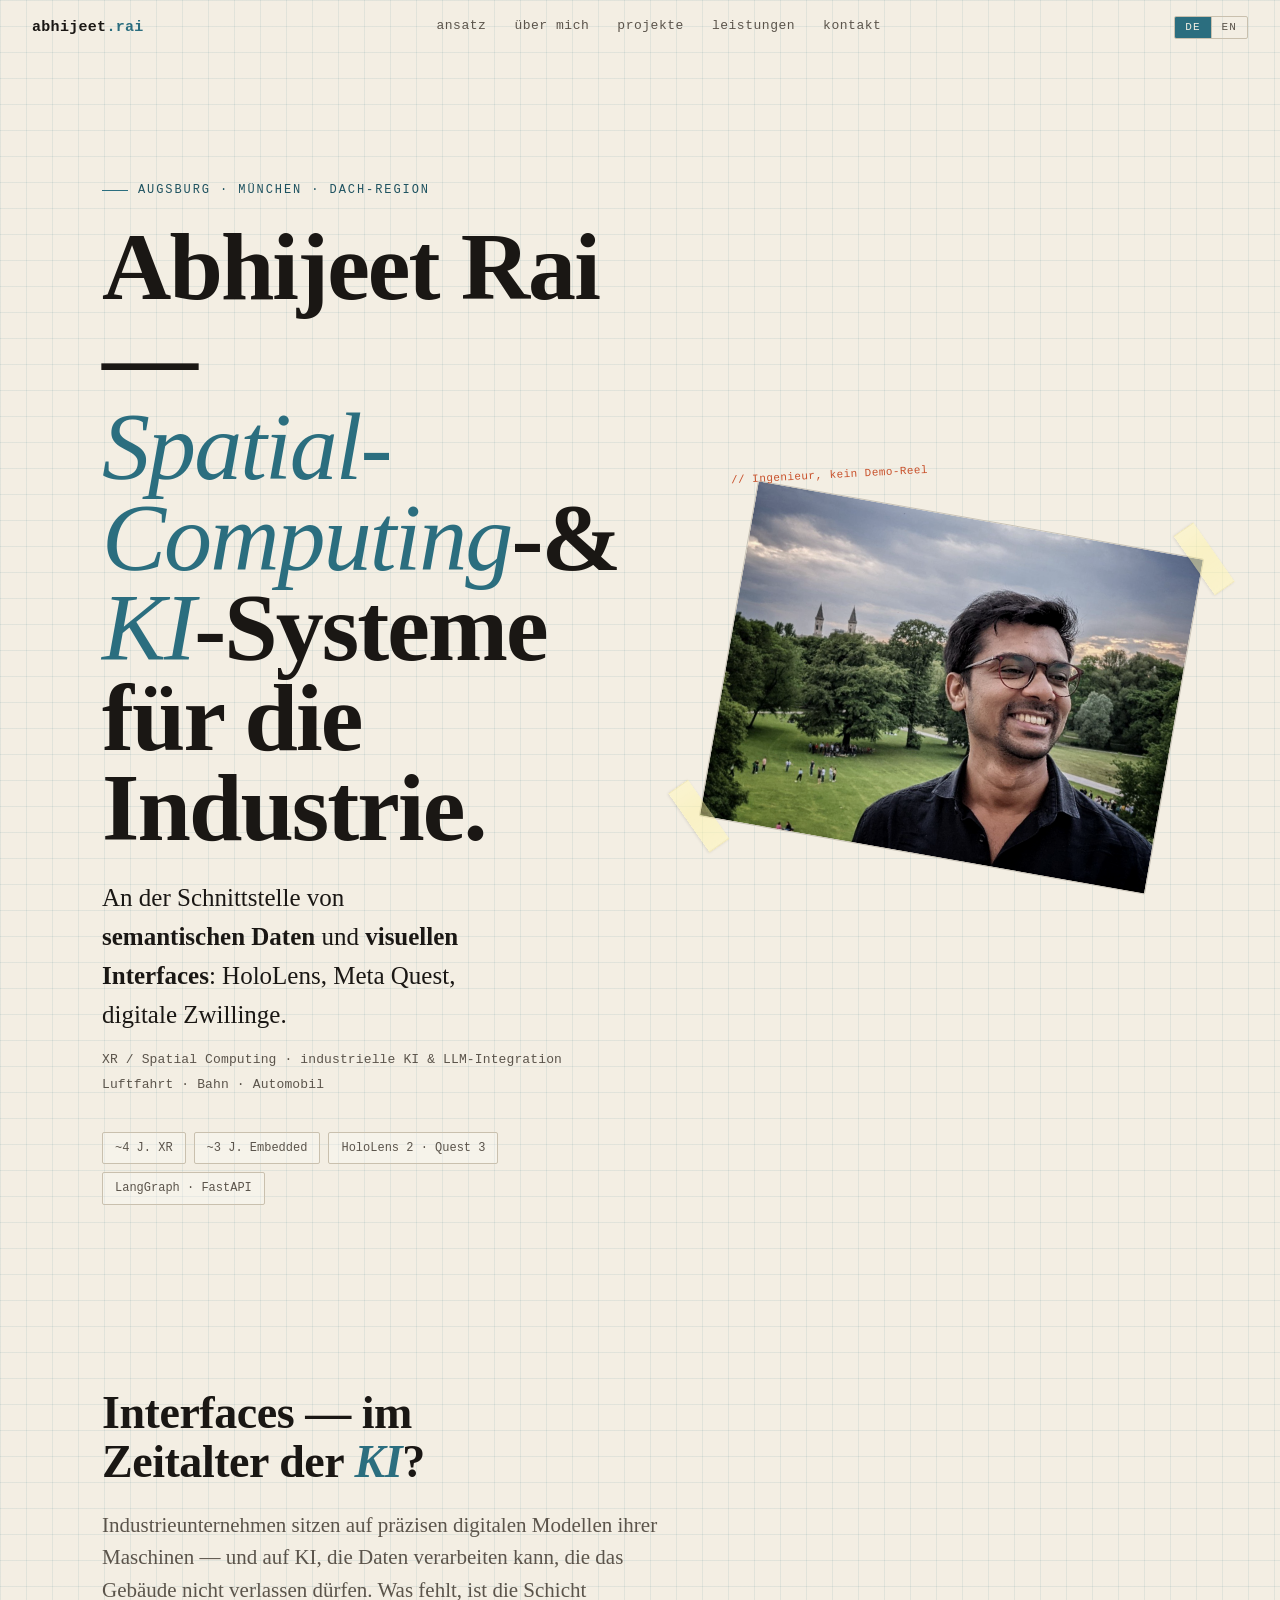
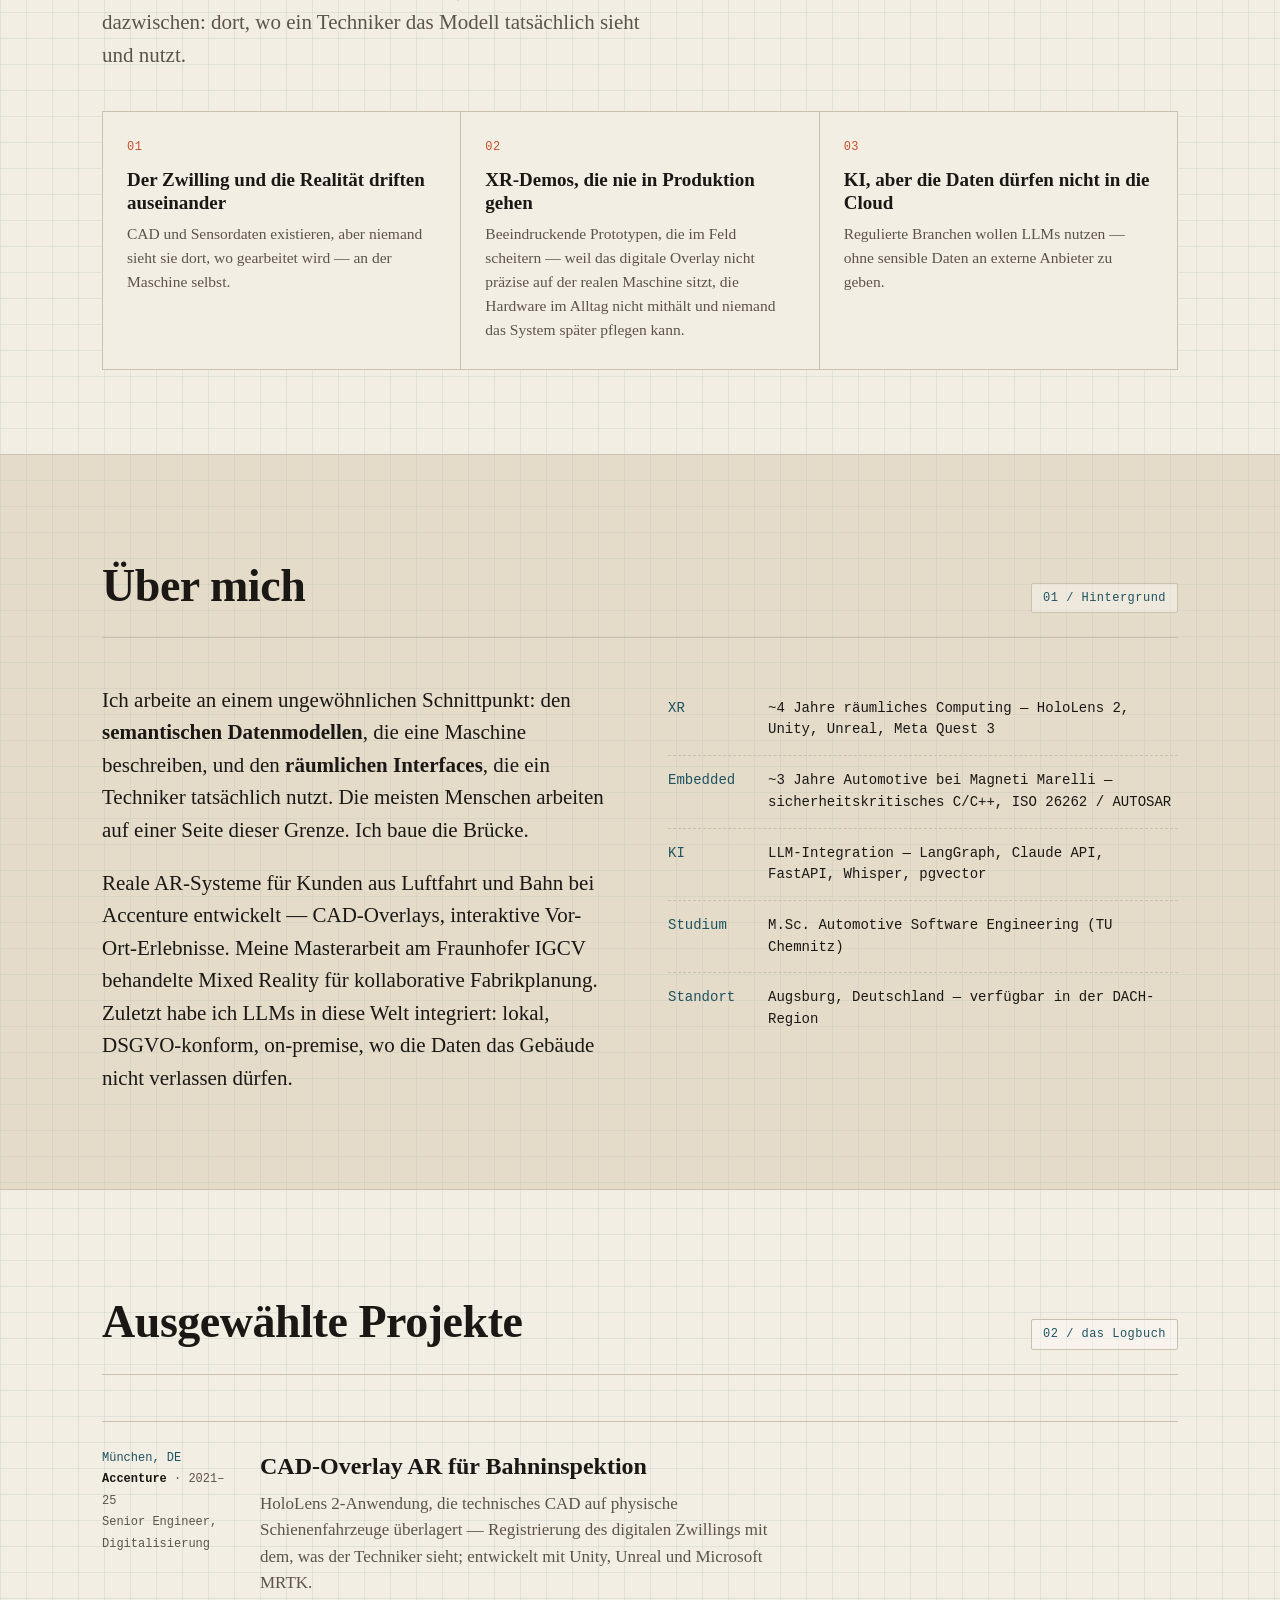
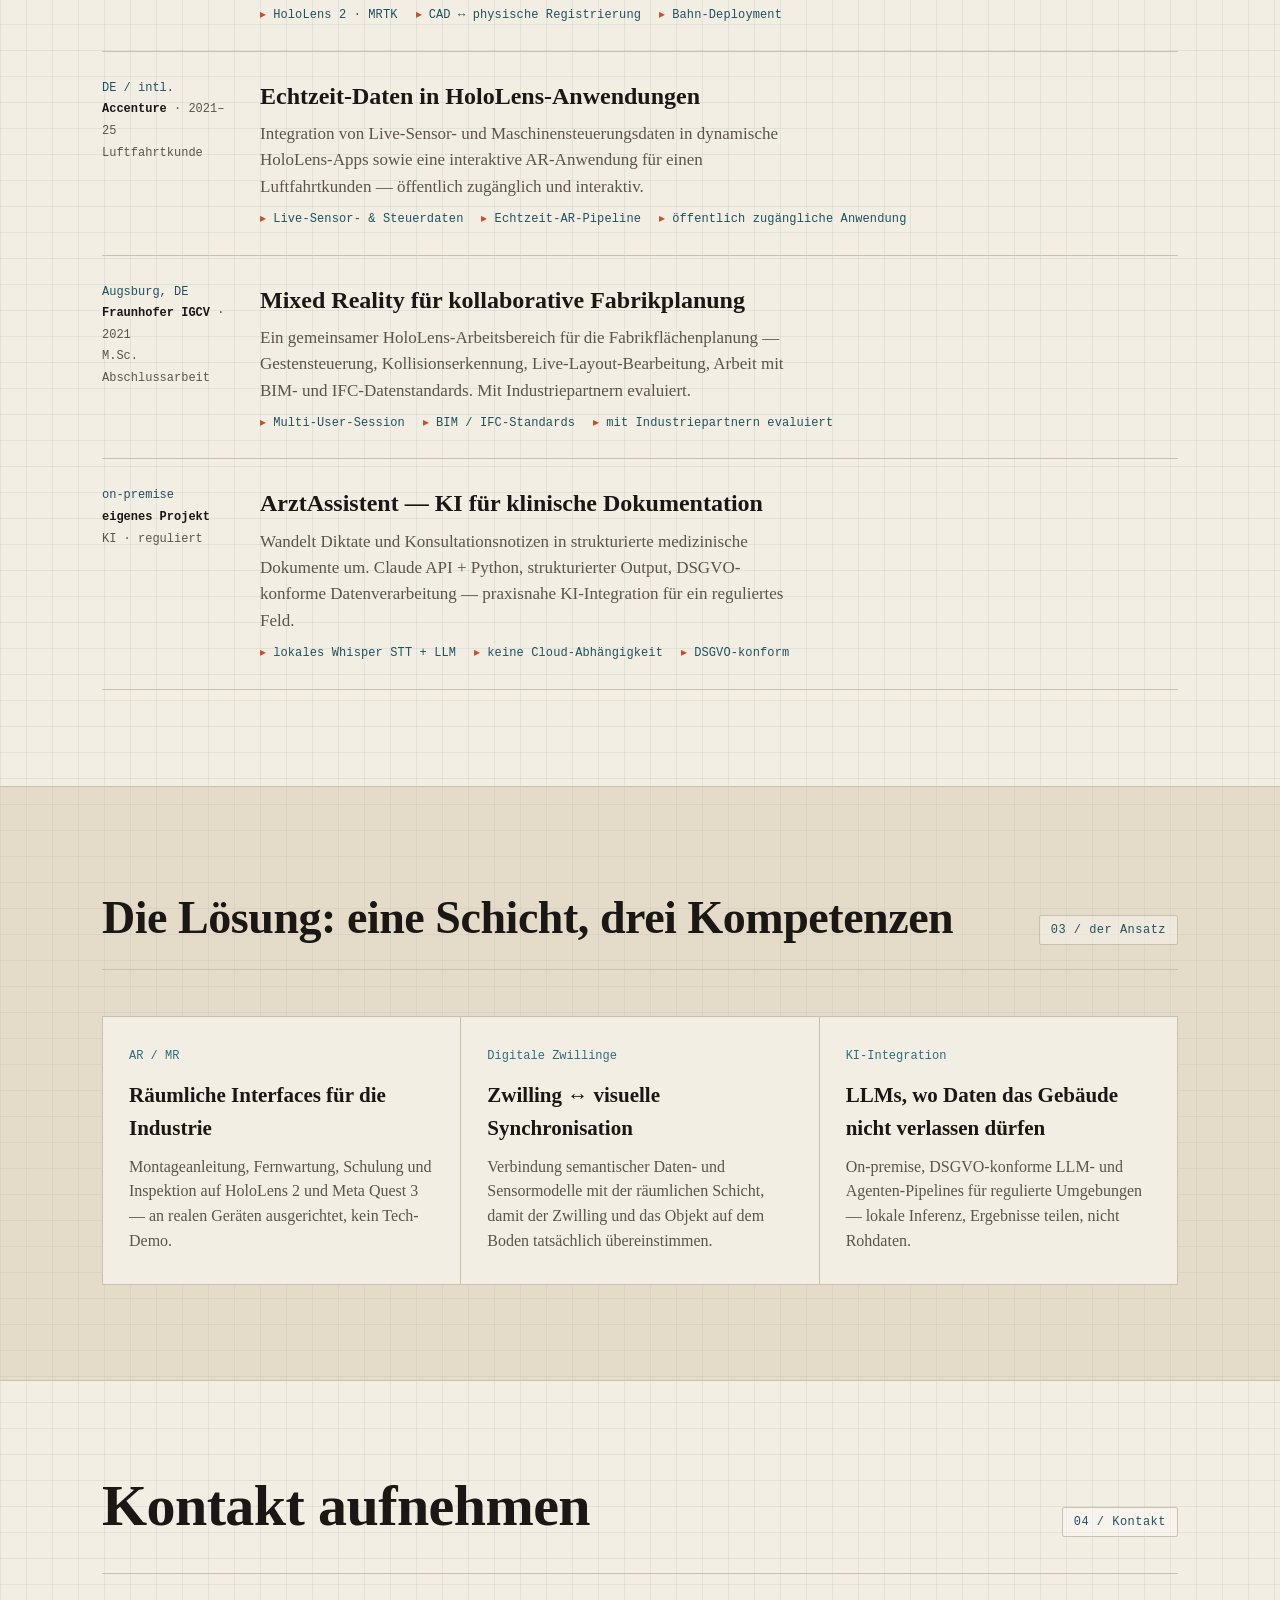
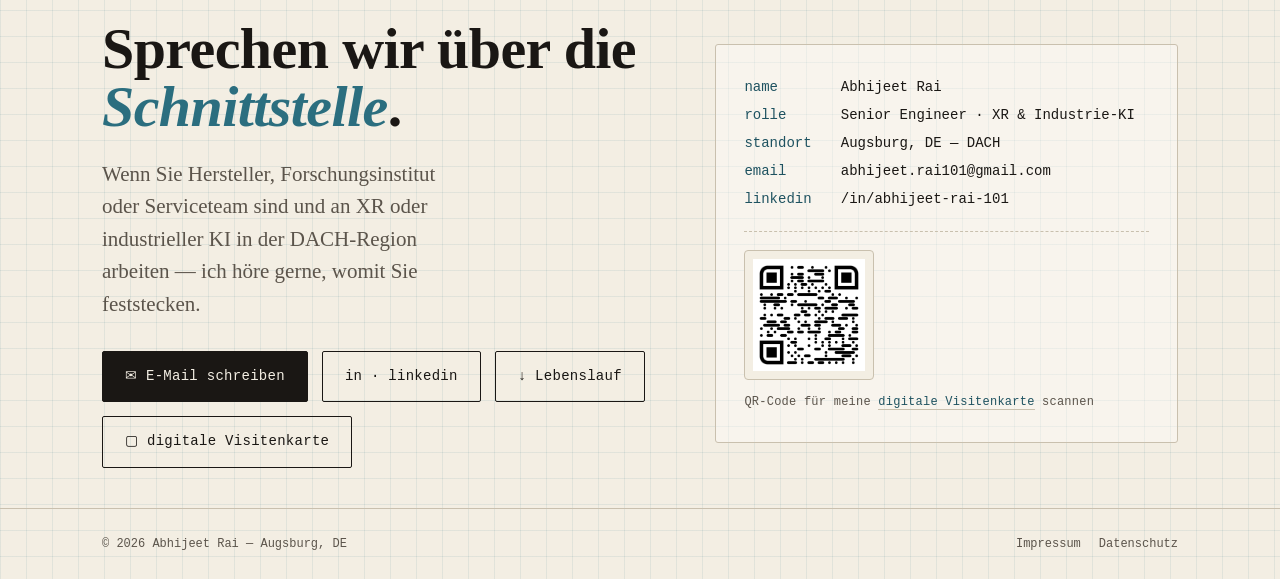
==== index.html @ c450c379 "Tilt and stick photo" ====
﻿<!DOCTYPE html>
<html lang="de">
<head>
<meta charset="UTF-8">
<meta name="viewport" content="width=device-width, initial-scale=1.0">

<!--=============== FAVICON ===============-->
<link rel="shortcut icon" href="assets/img/favicon.png" type="image/x-icon">

<title>Abhijeet Rai — XR, Digitale Zwillinge &amp; KI für die Industrie</title>
<meta name="description" content="Software-Ingenieur, der AR/VR- und KI-Systeme für industrielle und regulierte Umgebungen entwickelt. Luftfahrt, Bahn, Automobil, Medizintechnik.">
<link rel="stylesheet" href="assets/fonts.css">
<style>
/* ───────────── Tokens ───────────── */
:root{
  --paper:#F3EEE3;
  --paper-2:#EBE4D6;
  --ink:#1A1714;
  --ink-soft:#5B544B;
  --cyan:#2B6E7F;
  --cyan-deep:#1E5260;
  --orange:#C8502A;
  --grid:rgba(43,110,127,0.09);
  --rule:#C9C0AE;
  --band-tint:rgba(199,184,150,0.34);
  --display:'Fraunces',Georgia,serif;
  --body:'Newsreader',Georgia,serif;
  --mono:'JetBrains Mono',ui-monospace,monospace;
}
*,*::before,*::after{box-sizing:border-box;margin:0;padding:0;}
html{scroll-behavior:smooth;}
body{
  font-family:var(--body);
  color:var(--ink);
  background-color:var(--paper);
  background-image:
    linear-gradient(var(--grid) 1px,transparent 1px),
    linear-gradient(90deg,var(--grid) 1px,transparent 1px);
  background-size:26px 26px;
  font-size:19px;
  line-height:1.55;
  -webkit-font-smoothing:antialiased;
  overflow-x:hidden;
}
a{color:inherit;text-decoration:none;}
img{max-width:100%;display:block;}
::selection{background:var(--orange);color:var(--paper);}

.wrap{max-width:1140px;margin:0 auto;padding-left:32px;padding-right:32px;}
.band{position:relative;}
.band::before{
  content:"";position:absolute;inset:0;z-index:-1;
  background:var(--band-tint);
  border-top:1px solid var(--rule);
  border-bottom:1px solid var(--rule);
}
.mono{font-family:var(--mono);}
.eyebrow{
  font-family:var(--mono);font-size:12px;letter-spacing:.16em;
  text-transform:uppercase;color:var(--cyan-deep);
  display:inline-flex;align-items:center;gap:10px;
}
.eyebrow::before{content:"";width:26px;height:1px;background:var(--cyan);}

/* ───────────── Nav ───────────── */
nav{
  position:fixed;top:0;left:0;right:0;z-index:100;
  display:flex;align-items:center;justify-content:space-between;
  padding:16px 32px;
  border-bottom:1px solid transparent;
  transition:background .25s,border-color .25s;
}
nav.scrolled{background:rgba(243,238,227,.92);border-bottom:1px solid var(--rule);}
.nav-logo{font-family:var(--mono);font-weight:700;font-size:15px;letter-spacing:.02em;}
.nav-logo span{color:var(--cyan);}
.nav-links{display:flex;gap:28px;font-family:var(--mono);font-size:13px;letter-spacing:.04em;}
.nav-links a{position:relative;padding-bottom:3px;color:var(--ink-soft);transition:color .2s;}
.nav-links a:hover{color:var(--ink);}
.nav-links a::after{content:"";position:absolute;left:0;bottom:0;width:0;height:1px;background:var(--orange);transition:width .25s;}
.nav-links a:hover::after{width:100%;}
.nav-toggle{display:none;font-family:var(--mono);font-size:22px;background:none;border:none;cursor:pointer;color:var(--cyan);}

/* ───────────── Language Switch ───────────── */
.nav-right{display:flex;align-items:center;gap:14px;}
.lang-switch{
  display:inline-flex;align-items:stretch;
  border:1px solid var(--rule);border-radius:2px;overflow:hidden;
}
.lang-btn{
  background:transparent;border:none;
  padding:5px 10px;cursor:pointer;
  color:var(--ink-soft);
  font-family:var(--mono);font-size:11px;letter-spacing:.1em;
  transition:background .2s,color .2s;line-height:1;
}
.lang-btn+.lang-btn{border-left:1px solid var(--rule);}
.lang-btn.active{background:var(--cyan);color:var(--paper);}
.lang-btn:hover:not(.active){background:rgba(43,110,127,.1);color:var(--cyan-deep);}

/* ───────────── Hero ───────────── */
header.hero{padding:170px 32px 100px;position:relative;max-width:1140px;margin:0 auto;}
.hero-grid{display:grid;grid-template-columns:1.25fr 1fr;gap:56px;align-items:center;}
.hero-loc{margin-bottom:22px;}
.hero h1{
  font-family:var(--display);
  font-weight:600;
  font-size:clamp(48px,7.5vw,104px);
  line-height:.94;
  letter-spacing:-.02em;
  margin-bottom:26px;
}
.hero h1 em{font-style:italic;color:var(--cyan);font-weight:500;}
.hero-lede{font-size:clamp(20px,2.4vw,25px);max-width:30ch;color:var(--ink);margin-bottom:14px;}
.hero-lede b{font-weight:600;}
.hero-sub{font-family:var(--mono);font-size:13px;color:var(--ink-soft);line-height:1.9;letter-spacing:.01em;}
.hero-portrait{position:relative;}
.hero-portrait img{
  width:100%;border-radius:2px;
  filter:grayscale(.35) contrast(1.03);
  border:1px solid var(--rule);
  display:block;
}
.photo-pin{
  position:relative;
  width:100%;
  transform:rotate(10deg);
  transform-origin:center center;
}
.photo-pin::before,
.photo-pin::after{
  content:'';
  position:absolute;
  width:72px;
  height:24px;
  background:rgba(255,244,162,.46);
  background-image:linear-gradient(90deg,rgba(255,255,255,.18),rgba(255,255,255,0) 40%,rgba(255,255,255,.12));
  transform:rotate(45deg);
  transform-origin:center center;
  z-index:5;
  border-left:1px solid rgba(200,180,100,.16);
  border-right:1px solid rgba(200,180,100,.16);
  box-shadow:0 1px 3px rgba(0,0,0,.10);
}
.photo-pin::before{
  /* top-right corner */
  top:-12px;
  right:-36px;
}
.photo-pin::after{
  /* bottom-left corner */
  bottom:-12px;
  left:-36px;
}
.annot{position:absolute;z-index:4;font-family:var(--mono);font-size:11px;color:var(--orange);letter-spacing:.04em;white-space:nowrap;}
.annot.tl{top:-50px;left:6px;transform:rotate(-3deg);}
.annot svg{position:absolute;overflow:visible;pointer-events:none;}
.hero-callouts{display:flex;gap:8px;margin-top:34px;flex-wrap:wrap;}
.tag{font-family:var(--mono);font-size:12px;padding:6px 12px;border:1px solid var(--rule);border-radius:2px;color:var(--ink-soft);background:rgba(255,255,255,.25);}

/* ───────────── Section frame ───────────── */
section{padding:96px 0;}
.sec-head{display:flex;align-items:baseline;justify-content:space-between;margin-bottom:46px;border-bottom:1px solid var(--rule);padding-bottom:16px;}
.sec-head h2{font-family:var(--display);font-weight:600;font-size:clamp(30px,4vw,46px);letter-spacing:-.01em;}
.sec-head .idx{
  font-family:var(--mono);font-size:12px;color:var(--cyan-deep);
  letter-spacing:.04em;padding:5px 11px;border:1px solid var(--rule);
  border-radius:2px;background:rgba(255,255,255,.35);white-space:nowrap;
}

/* ───────────── About ───────────── */
.about-grid{display:grid;grid-template-columns:1fr 1fr;gap:56px;}
.about-grid p{font-size:21px;margin-bottom:20px;}
.about-grid p:last-child{margin-bottom:0;}
.cred-list{list-style:none;font-family:var(--mono);font-size:14px;}
.cred-list li{display:grid;grid-template-columns:84px 1fr;gap:16px;padding:14px 0;border-bottom:1px dashed var(--rule);}
.cred-list li span{color:var(--cyan-deep);}
.cred-list li:last-child{border-bottom:none;}

/* ───────────── Work / logbook entries ───────────── */
.logbook{display:flex;flex-direction:column;}
.entry{
  display:grid;grid-template-columns:130px 1fr auto;gap:28px;align-items:start;
  padding:26px 0;border-top:1px solid var(--rule);transition:background .2s;
}
.logbook .entry:last-child{border-bottom:1px solid var(--rule);}
.entry:hover{background:rgba(43,110,127,.05);}
.entry-meta{font-family:var(--mono);font-size:12px;color:var(--ink-soft);line-height:1.8;}
.entry-meta .loc{color:var(--cyan-deep);display:block;}
.entry-meta .org{color:var(--ink);font-weight:700;}
.entry-body h3{font-family:var(--display);font-weight:600;font-size:24px;margin-bottom:6px;}
.entry-body p{font-size:17px;color:var(--ink-soft);max-width:62ch;}
.entry-impact{
  font-family:var(--mono);font-size:12px;color:var(--cyan-deep);
  letter-spacing:.01em;margin-top:10px;display:flex;flex-wrap:wrap;gap:8px 18px;
}
.entry-impact span{display:inline-flex;align-items:center;gap:7px;}
.entry-impact span::before{content:"▸";color:var(--orange);}
.entry-status{font-family:var(--mono);font-size:11px;letter-spacing:.08em;text-transform:uppercase;padding:5px 10px;border-radius:2px;white-space:nowrap;}
.st-live{color:var(--orange);border:1px solid var(--orange);}
.st-wip{color:var(--ink-soft);border:1px dashed var(--rule);}
.entry.has-link{cursor:pointer;}
.entry.has-link .entry-body h3::after{content:" ↗";color:var(--cyan);font-family:var(--mono);font-size:16px;}

/* ───────────── Services ───────────── */
.svc-grid{display:grid;grid-template-columns:repeat(3,1fr);gap:1px;background:var(--rule);border:1px solid var(--rule);}
.svc{background:var(--paper);padding:30px 26px;}
.svc .n{font-family:var(--mono);font-size:12px;color:var(--cyan);}
.svc h3{font-family:var(--display);font-weight:600;font-size:21px;margin:14px 0 10px;}
.svc p{font-size:16px;color:var(--ink-soft);}

/* ───────────── Contact ───────────── */
.contact{padding-bottom:40px;}
.contact-grid{display:grid;grid-template-columns:1.1fr .9fr;gap:48px;align-items:center;}
.contact h2{font-family:var(--display);font-weight:600;font-size:clamp(34px,5vw,58px);line-height:1;margin-bottom:22px;letter-spacing:-.01em;}
.contact h2 em{font-style:italic;color:var(--cyan);}
.contact-lede{font-size:21px;color:var(--ink-soft);max-width:34ch;margin-bottom:30px;}
.contact-actions{display:flex;gap:14px;flex-wrap:wrap;}
.btn{
  font-family:var(--mono);font-size:14px;letter-spacing:.02em;
  padding:14px 22px;border-radius:2px;border:1px solid var(--ink);
  display:inline-flex;align-items:center;gap:9px;transition:all .2s;
}
.btn-primary{background:var(--ink);color:var(--paper);}
.btn-primary:hover{background:var(--cyan-deep);border-color:var(--cyan-deep);}
.btn-ghost:hover{background:var(--ink);color:var(--paper);}
.card-block{
  border:1px solid var(--rule);background:rgba(255,255,255,.35);
  border-radius:3px;padding:28px;font-family:var(--mono);font-size:14px;line-height:2;
}
.card-block .k{color:var(--cyan-deep);display:inline-block;width:88px;}
.card-block a:hover{color:var(--orange);}
.card-qr{display:flex;flex-direction:column;align-items:flex-start;gap:10px;margin-top:18px;padding-top:18px;border-top:1px dashed var(--rule);}
.card-qr img{width:130px;height:130px;border:1px solid var(--rule);border-radius:4px;background:var(--paper);padding:8px;}
.card-qr-cap{font-family:var(--mono);font-size:12px;color:var(--ink-soft);letter-spacing:.02em;}
.card-qr-cap a{color:var(--cyan-deep);border-bottom:1px solid var(--rule);}
.card-qr-cap a:hover{color:var(--orange);}

footer{border-top:1px solid var(--rule);padding:26px 0;}
.foot{display:flex;justify-content:space-between;font-family:var(--mono);font-size:12px;color:var(--ink-soft);flex-wrap:wrap;gap:10px;}

/* ───────────── Challenge (narrative opener) ───────────── */
.challenge{padding-top:84px;padding-bottom:84px;}
.challenge .lead-q{
  font-family:var(--display);font-weight:600;
  font-size:clamp(28px,4vw,46px);line-height:1.06;letter-spacing:-.01em;
  max-width:20ch;margin-bottom:22px;
}
.challenge .lead-q em{font-style:italic;color:var(--cyan);}
.challenge .lead-sub{font-size:21px;color:var(--ink-soft);max-width:54ch;margin-bottom:40px;}
.pain-grid{display:grid;grid-template-columns:repeat(3,1fr);gap:1px;background:var(--rule);border:1px solid var(--rule);}
.pain{background:var(--paper);padding:26px 24px;}
.pain .pn{font-family:var(--mono);font-size:12px;color:var(--orange);letter-spacing:.04em;}
.pain h3{font-family:var(--display);font-weight:600;font-size:19px;margin:12px 0 8px;line-height:1.2;}
.pain p{font-size:15.5px;color:var(--ink-soft);}
@media(max-width:860px){.pain-grid{grid-template-columns:1fr;}}

/* reveal */
.reveal{opacity:0;transform:translateY(16px);transition:opacity .6s ease,transform .6s ease;}
.reveal.in{opacity:1;transform:none;}
@media (prefers-reduced-motion:reduce){.reveal{opacity:1;transform:none;transition:none;}}

/* ───────────── Responsive ───────────── */
@media(max-width:860px){
  .nav-links{position:fixed;inset:0 0 0 auto;width:74%;max-width:320px;background:var(--paper-2);
    flex-direction:column;justify-content:center;padding:40px;gap:22px;font-size:16px;
    transform:translateX(100%);transition:transform .3s;border-left:1px solid var(--rule);}
  .nav-links.open{transform:none;}
  .nav-toggle{display:block;z-index:101;}
  .hero-grid,.about-grid,.contact-grid{grid-template-columns:1fr;}
  .hero-portrait{max-width:300px;margin-top:28px;margin-left:auto;margin-right:auto;}
  .svc-grid{grid-template-columns:1fr;}
  .entry{grid-template-columns:1fr;gap:8px;}
  .entry-status{justify-self:start;}
  body{font-size:18px;background-size:22px 22px;}
}
@media(max-width:600px){
  .wrap{padding-left:22px;padding-right:22px;}
  nav{padding:16px 22px;}
  header.hero{padding:128px 22px 64px;}
  .hero h1{font-size:clamp(40px,11vw,60px);letter-spacing:-.01em;line-height:1.0;}
  .hero-lede{font-size:20px;}
  section{padding:64px 0;}
  .sec-head{flex-direction:column;align-items:flex-start;gap:12px;}
  .about-grid{gap:36px;}
  .about-grid p{font-size:19px;}
}
</style>
</head>
<body>

<nav id="nav">
  <a class="nav-logo" href="#top">abhijeet<span>.rai</span></a>
  <div class="nav-links" id="navlinks">
    <a href="#challenge" data-i18n="nav-challenge">ansatz</a>
    <a href="#about" data-i18n="nav-about">über mich</a>
    <a href="#work" data-i18n="nav-work">projekte</a>
    <a href="#services" data-i18n="nav-services">leistungen</a>
    <a href="#contact" data-i18n="nav-contact">kontakt</a>
  </div>
  <div class="nav-right">
    <div class="lang-switch" id="langSwitch">
      <button class="lang-btn active" data-lang="de" aria-label="Deutsch">DE</button>
      <button class="lang-btn" data-lang="en" aria-label="English">EN</button>
    </div>
    <button class="nav-toggle" id="navtoggle" aria-label="Menü">≡</button>
  </div>
</nav>

<header class="hero wrap" id="top">
  <div class="hero-grid">
    <div>
      <div class="eyebrow hero-loc" data-i18n="hero-loc">Augsburg · München · DACH-Region</div>
      <h1 data-i18n="hero-h1">Abhijeet&nbsp;Rai —<br><em>Spatial-Computing</em>-&amp; <em>KI</em>-Systeme für die Industrie.</h1>
      <p class="hero-lede" data-i18n="hero-lede">An der Schnittstelle von <b>semantischen Daten</b> und <b>visuellen Interfaces</b>: HoloLens, Meta Quest, digitale Zwillinge.</p>
      <p class="hero-sub" data-i18n="hero-sub">XR / Spatial Computing · industrielle KI &amp; LLM-Integration<br>Luftfahrt · Bahn · Automobil</p>
      <div class="hero-callouts">
        <span class="tag" data-i18n="tag-xr">~4 J. XR</span>
        <span class="tag" data-i18n="tag-emb">~3 J. Embedded</span>
        <span class="tag">HoloLens 2 · Quest 3</span>
        <span class="tag">LangGraph · FastAPI</span>
      </div>
    </div>
    <div class="hero-portrait reveal">
      <span class="annot tl" data-i18n="hero-annot">// Ingenieur, kein Demo-Reel</span>
      <div class="photo-pin">
        <img src="assets/img/portrait.jpg" alt="Abhijeet Rai">
      </div>
    </div>
  </div>
</header>

<main>
<section id="challenge" class="wrap challenge">
  <h2 class="lead-q" data-i18n="ch-q">Interfaces — im Zeitalter der <em>KI</em>?</h2>
  <p class="lead-sub" data-i18n="ch-sub">Industrieunternehmen sitzen auf präzisen digitalen Modellen ihrer Maschinen — und auf KI, die Daten verarbeiten kann, die das Gebäude nicht verlassen dürfen. Was fehlt, ist die Schicht dazwischen: dort, wo ein Techniker das Modell tatsächlich sieht und nutzt.</p>
  <div class="pain-grid">
    <div class="pain reveal">
      <div class="pn">01</div>
      <h3 data-i18n="pain1-h3">Der Zwilling und die Realität driften auseinander</h3>
      <p data-i18n="pain1-p">CAD und Sensordaten existieren, aber niemand sieht sie dort, wo gearbeitet wird — an der Maschine selbst.</p>
    </div>
    <div class="pain reveal">
      <div class="pn">02</div>
      <h3 data-i18n="pain2-h3">XR-Demos, die nie in Produktion gehen</h3>
      <p data-i18n="pain2-p">Beeindruckende Prototypen, die im Feld scheitern — weil das digitale Overlay nicht präzise auf der realen Maschine sitzt, die Hardware im Alltag nicht mithält und niemand das System später pflegen kann.</p>
    </div>
    <div class="pain reveal">
      <div class="pn">03</div>
      <h3 data-i18n="pain3-h3">KI, aber die Daten dürfen nicht in die Cloud</h3>
      <p data-i18n="pain3-p">Regulierte Branchen wollen LLMs nutzen — ohne sensible Daten an externe Anbieter zu geben.</p>
    </div>
  </div>
</section>

<section id="about" class="band">
 <div class="wrap">
  <div class="sec-head">
    <h2 data-i18n="about-h2">Über mich</h2>
    <span class="idx" data-i18n="about-idx">01 / Hintergrund</span>
  </div>
  <div class="about-grid">
    <div>
      <p data-i18n="about-p1">Ich arbeite an einem ungewöhnlichen Schnittpunkt: den <b>semantischen Datenmodellen</b>, die eine Maschine beschreiben, und den <b>räumlichen Interfaces</b>, die ein Techniker tatsächlich nutzt. Die meisten Menschen arbeiten auf einer Seite dieser Grenze. Ich baue die Brücke.</p>
      <p class="reveal" data-i18n="about-p2">Reale AR-Systeme für Kunden aus Luftfahrt und Bahn bei Accenture entwickelt — CAD-Overlays, interaktive Vor-Ort-Erlebnisse. Meine Masterarbeit am Fraunhofer IGCV behandelte Mixed Reality für kollaborative Fabrikplanung. Zuletzt habe ich LLMs in diese Welt integriert: lokal, DSGVO-konform, on-premise, wo die Daten das Gebäude nicht verlassen dürfen.</p>
    </div>
    <ul class="cred-list reveal">
      <li><span>XR</span><div data-i18n="cred-xr">~4 Jahre räumliches Computing — HoloLens 2, Unity, Unreal, Meta Quest 3</div></li>
      <li><span>Embedded</span><div data-i18n="cred-emb">~3 Jahre Automotive bei Magneti Marelli — sicherheitskritisches C/C++, ISO 26262 / AUTOSAR</div></li>
      <li><span>KI</span><div data-i18n="cred-ai">LLM-Integration — LangGraph, Claude API, FastAPI, Whisper, pgvector</div></li>
      <li><span>Studium</span><div data-i18n="cred-edu">M.Sc. Automotive Software Engineering (TU Chemnitz)</div></li>
      <li><span>Standort</span><div data-i18n="cred-based">Augsburg, Deutschland — verfügbar in der DACH-Region</div></li>
    </ul>
  </div>
 </div>
</section>

<section id="work" class="wrap">
  <div class="sec-head">
    <h2 data-i18n="work-h2">Ausgewählte Projekte</h2>
    <span class="idx" data-i18n="work-idx">02 / das Logbuch</span>
  </div>
  <div class="logbook">
    <article class="entry reveal">
      <div class="entry-meta" data-i18n="e1-meta"><span class="loc">München, DE</span><span class="org">Accenture</span> · 2021–25<br>Senior Engineer, Digitalisierung</div>
      <div class="entry-body">
        <h3 data-i18n="e1-h3">CAD-Overlay AR für Bahninspektion</h3>
        <p data-i18n="e1-p">HoloLens 2-Anwendung, die technisches CAD auf physische Schienenfahrzeuge überlagert — Registrierung des digitalen Zwillings mit dem, was der Techniker sieht; entwickelt mit Unity, Unreal und Microsoft MRTK.</p>
        <div class="entry-impact" data-i18n="e1-impact"><span>HoloLens 2 · MRTK</span><span>CAD ↔ physische Registrierung</span><span>Bahn-Deployment</span></div>
      </div>
    </article>
    <article class="entry reveal">
      <div class="entry-meta" data-i18n="e2-meta"><span class="loc">DE / intl.</span><span class="org">Accenture</span> · 2021–25<br>Luftfahrtkunde</div>
      <div class="entry-body">
        <h3 data-i18n="e2-h3">Echtzeit-Daten in HoloLens-Anwendungen</h3>
        <p data-i18n="e2-p">Integration von Live-Sensor- und Maschinensteuerungsdaten in dynamische HoloLens-Apps sowie eine interaktive AR-Anwendung für einen Luftfahrtkunden — öffentlich zugänglich und interaktiv.</p>
        <div class="entry-impact" data-i18n="e2-impact"><span>Live-Sensor- &amp; Steuerdaten</span><span>Echtzeit-AR-Pipeline</span><span>öffentlich zugängliche Anwendung</span></div>
      </div>
    </article>
    <article class="entry reveal">
      <div class="entry-meta" data-i18n="e3-meta"><span class="loc">Augsburg, DE</span><span class="org">Fraunhofer IGCV</span> · 2021<br>M.Sc. Abschlussarbeit</div>
      <div class="entry-body">
        <h3 data-i18n="e3-h3">Mixed Reality für kollaborative Fabrikplanung</h3>
        <p data-i18n="e3-p">Ein gemeinsamer HoloLens-Arbeitsbereich für die Fabrikflächenplanung — Gestensteuerung, Kollisionserkennung, Live-Layout-Bearbeitung, Arbeit mit BIM- und IFC-Datenstandards. Mit Industriepartnern evaluiert.</p>
        <div class="entry-impact" data-i18n="e3-impact"><span>Multi-User-Session</span><span>BIM / IFC-Standards</span><span>mit Industriepartnern evaluiert</span></div>
      </div>
    </article>
    <article class="entry reveal">
      <div class="entry-meta" data-i18n="e4-meta"><span class="loc">on-premise</span><span class="org">eigenes Projekt</span><br>KI · reguliert</div>
      <div class="entry-body">
        <h3 data-i18n="e4-h3">ArztAssistent — KI für klinische Dokumentation</h3>
        <p data-i18n="e4-p">Wandelt Diktate und Konsultationsnotizen in strukturierte medizinische Dokumente um. Claude API + Python, strukturierter Output, DSGVO-konforme Datenverarbeitung — praxisnahe KI-Integration für ein reguliertes Feld.</p>
        <div class="entry-impact" data-i18n="e4-impact"><span>lokales Whisper STT + LLM</span><span>keine Cloud-Abhängigkeit</span><span>DSGVO-konform</span></div>
      </div>
    </article>
  </div>
</section>

<section id="services" class="band">
 <div class="wrap">
  <div class="sec-head">
    <h2 data-i18n="svc-h2">Die Lösung: eine Schicht, drei Kompetenzen</h2>
    <span class="idx" data-i18n="svc-idx">03 / der Ansatz</span>
  </div>
  <div class="svc-grid">
    <div class="svc reveal">
      <div class="n">AR / MR</div>
      <h3 data-i18n="svc1-h3">Räumliche Interfaces für die Industrie</h3>
      <p data-i18n="svc1-p">Montageanleitung, Fernwartung, Schulung und Inspektion auf HoloLens 2 und Meta Quest 3 — an realen Geräten ausgerichtet, kein Tech-Demo.</p>
    </div>
    <div class="svc reveal">
      <div class="n" data-i18n="svc2-n">Digitale Zwillinge</div>
      <h3 data-i18n="svc2-h3">Zwilling ↔ visuelle Synchronisation</h3>
      <p data-i18n="svc2-p">Verbindung semantischer Daten- und Sensormodelle mit der räumlichen Schicht, damit der Zwilling und das Objekt auf dem Boden tatsächlich übereinstimmen.</p>
    </div>
    <div class="svc reveal">
      <div class="n" data-i18n="svc3-n">KI-Integration</div>
      <h3 data-i18n="svc3-h3">LLMs, wo Daten das Gebäude nicht verlassen dürfen</h3>
      <p data-i18n="svc3-p">On-premise, DSGVO-konforme LLM- und Agenten-Pipelines für regulierte Umgebungen — lokale Inferenz, Ergebnisse teilen, nicht Rohdaten.</p>
    </div>
  </div>
 </div>
</section>

<section id="contact" class="wrap contact">
  <div class="sec-head">
    <h2 data-i18n="contact-head-h2">Kontakt aufnehmen</h2>
    <span class="idx" data-i18n="contact-idx">04 / Kontakt</span>
  </div>
  <div class="contact-grid">
    <div>
      <h2 data-i18n="contact-h2">Sprechen wir über die <em>Schnittstelle</em>.</h2>
      <p class="contact-lede" data-i18n="contact-lede">Wenn Sie Hersteller, Forschungsinstitut oder Serviceteam sind und an XR oder industrieller KI in der DACH-Region arbeiten — ich höre gerne, womit Sie feststecken.</p>
      <div class="contact-actions">
        <a class="btn btn-primary" href="mailto:abhijeet.rai101@gmail.com" data-i18n="btn-email">✉ E-Mail schreiben</a>
        <a class="btn btn-ghost" href="https://www.linkedin.com/in/abhijeet-rai-101" target="_blank" rel="noopener">in · linkedin</a>
        <a class="btn btn-ghost" href="https://drive.google.com/file/d/1EIlgGfB6YE5QMk9AZmsdRuj9zJW09JiI/view?usp=sharing" target="_blank" rel="noopener" data-i18n="btn-cv" data-i18n-href="btn-cv-href">↓ Lebenslauf</a>
        <a class="btn btn-ghost" href="card.html" data-i18n="btn-card">▢ digitale Visitenkarte</a>
      </div>
    </div>
    <div class="card-block reveal">
      <div><span class="k">name</span> Abhijeet Rai</div>
      <div><span class="k" data-i18n="card-k-role-label">rolle</span> <span data-i18n="card-k-role">Senior Engineer · XR &amp; Industrie-KI</span></div>
      <div><span class="k" data-i18n="card-k-where-label">standort</span> Augsburg, DE — DACH</div>
      <div><span class="k">email</span> <a href="mailto:abhijeet.rai101@gmail.com">abhijeet.rai101@gmail.com</a></div>
      <div><span class="k">linkedin</span> <a href="https://www.linkedin.com/in/abhijeet-rai-101" target="_blank" rel="noopener">/in/abhijeet-rai-101</a></div>
      <div class="card-qr">
        <img src="assets/img/qr-code-card.png" alt="QR-Code zur digitalen Visitenkarte">
        <span class="card-qr-cap" data-i18n="card-qr-cap">QR-Code für meine <a href="card.html">digitale Visitenkarte</a> scannen</span>
      </div>
    </div>
  </div>
</section>
</main>

<footer>
  <div class="wrap foot">
    <span>© 2026 Abhijeet Rai — Augsburg, DE</span>
    <span style="display:flex;gap:18px"><a href="impressum.html">Impressum</a><a href="datenschutz.html">Datenschutz</a></span>
  </div>
</footer>

<script>
const T = {
  de: {
    'page-title': 'Abhijeet Rai — XR, Digitale Zwillinge & Industrie-KI',
    'page-desc': 'Software-Ingenieur, der AR/VR- und KI-Systeme für industrielle und regulierte Umgebungen entwickelt. Luftfahrt, Bahn, Automobil, Medizintechnik.',
    'nav-about': 'über mich',
    'nav-challenge': 'ansatz',
    'ch-q': 'Interfaces — im Zeitalter der <em>KI</em>?',
    'ch-sub': 'Industrieunternehmen sitzen auf präzisen digitalen Modellen ihrer Maschinen — und auf KI, die Daten verarbeiten kann, die das Gebäude nicht verlassen dürfen. Was fehlt, ist die Schicht dazwischen: dort, wo ein Techniker das Modell tatsächlich sieht und nutzt.',
    'pain1-h3': 'Der Zwilling und die Realität driften auseinander',
    'pain1-p': 'CAD und Sensordaten existieren, aber niemand sieht sie dort, wo gearbeitet wird — an der Maschine selbst.',
    'pain2-h3': 'XR-Demos, die nie in Produktion gehen',
    'pain2-p': 'Beeindruckende Prototypen, die im Feld scheitern — weil das digitale Overlay nicht präzise auf der realen Maschine sitzt, die Hardware im Alltag nicht mithält und niemand das System später pflegen kann.',
    'pain3-h3': 'KI, aber die Daten dürfen nicht in die Cloud',
    'pain3-p': 'Regulierte Branchen wollen LLMs nutzen — ohne sensible Daten an externe Anbieter zu geben.',
    'nav-work': 'projekte',
    'nav-services': 'leistungen',
    'nav-contact': 'kontakt',
    'hero-h1': 'Abhijeet Rai —<br><em>Spatial-Computing</em>-&amp; <em>KI</em>-Systeme für die Industrie.',
    'hero-lede': 'An der Schnittstelle von <b>semantischen Daten</b> und <b>visuellen Interfaces</b>: HoloLens, Meta Quest, digitale Zwillinge.',
    'hero-sub': 'XR / Spatial Computing · industrielle KI &amp; LLM-Integration<br>Luftfahrt · Bahn · Automobil',
    'hero-loc': 'Augsburg · München · DACH-Region',
    'hero-annot': '// Ingenieur, kein Demo-Reel',
    'about-h2': 'Über mich',
    'about-idx': '01 / Hintergrund',
    'about-p1': 'Ich arbeite an einem ungewöhnlichen Schnittpunkt: den <b>semantischen Datenmodellen</b>, die eine Maschine beschreiben, und den <b>räumlichen Interfaces</b>, die ein Techniker tatsächlich nutzt. Die meisten Menschen arbeiten auf einer Seite dieser Grenze. Ich baue die Brücke.',
    'about-p2': 'Reale AR-Systeme für Kunden aus Luftfahrt und Bahn bei Accenture entwickelt — CAD-Overlays, interaktive Vor-Ort-Erlebnisse. Meine Masterarbeit am Fraunhofer IGCV behandelte Mixed Reality für kollaborative Fabrikplanung. Zuletzt habe ich LLMs in diese Welt integriert: lokal, DSGVO-konform, on-premise, wo die Daten das Gebäude nicht verlassen dürfen.',
    'cred-xr': '~4 Jahre räumliches Computing — HoloLens 2, Unity, Unreal, Meta Quest 3',
    'cred-emb': '~3 Jahre Automotive bei Magneti Marelli — sicherheitskritisches C/C++, ISO 26262 / AUTOSAR',
    'cred-ai': 'LLM-Integration — LangGraph, Claude API, FastAPI, Whisper, pgvector',
    'cred-edu': 'M.Sc. Automotive Software Engineering (TU Chemnitz)',
    'cred-based': 'Augsburg, Deutschland — verfügbar in der DACH-Region',
    'tag-xr': '~4 J. XR',
    'tag-emb': '~3 J. Embedded',
    'work-h2': 'Ausgewählte Projekte',
    'work-idx': '02 / das Logbuch',
    'e1-meta': '<span class="loc">München, DE</span><span class="org">Accenture</span> · 2021–25<br>Senior Engineer, Digitalisierung',
    'e1-h3': 'CAD-Overlay AR für Bahninspektion',
    'e1-p': 'HoloLens 2-Anwendung, die technisches CAD auf physische Schienenfahrzeuge überlagert — Registrierung des digitalen Zwillings mit dem, was der Techniker sieht; entwickelt mit Unity, Unreal und Microsoft MRTK.',
    'e1-impact': '<span>HoloLens 2 · MRTK</span><span>CAD ↔ physische Registrierung</span><span>Bahn-Deployment</span>',
    'e1-status': '',
    'e2-meta': '<span class="loc">DE / intl.</span><span class="org">Accenture</span> · 2021–25<br>Luftfahrtkunde',
    'e2-h3': 'Echtzeit-Daten in HoloLens-Anwendungen',
    'e2-p': 'Integration von Live-Sensor- und Maschinensteuerungsdaten in dynamische HoloLens-Apps sowie eine interaktive AR-Anwendung für einen Luftfahrtkunden — öffentlich zugänglich und interaktiv.',
    'e2-impact': '<span>Live-Sensor- &amp; Steuerdaten</span><span>Echtzeit-AR-Pipeline</span><span>öffentlich zugängliche Anwendung</span>',
    'e2-status': '',
    'e3-meta': '<span class="loc">Augsburg, DE</span><span class="org">Fraunhofer IGCV</span> · 2021<br>M.Sc. Abschlussarbeit',
    'e3-h3': 'Mixed Reality für kollaborative Fabrikplanung',
    'e3-p': 'Ein gemeinsamer HoloLens-Arbeitsbereich für die Fabrikflächenplanung — Gestensteuerung, Kollisionserkennung, Live-Layout-Bearbeitung, Arbeit mit BIM- und IFC-Datenstandards. Mit Industriepartnern evaluiert.',
    'e3-impact': '<span>Multi-User-Session</span><span>BIM / IFC-Standards</span><span>mit Industriepartnern evaluiert</span>',
    'e3-status': '',
    'e4-meta': '<span class="loc">on-premise</span><span class="org">eigenes Projekt</span><br>KI · reguliert',
    'e4-h3': 'ArztAssistent — KI für klinische Dokumentation',
    'e4-p': 'Wandelt Diktate und Konsultationsnotizen in strukturierte medizinische Dokumente um. Claude API + Python, strukturierter Output, DSGVO-konforme Datenverarbeitung — praxisnahe KI-Integration für ein reguliertes Feld.',
    'e4-impact': '<span>lokales Whisper STT + LLM</span><span>keine Cloud-Abhängigkeit</span><span>DSGVO-konform</span>',
    'e4-status': '',
    'svc-h2': 'Die Lösung: eine Schicht, drei Kompetenzen',
    'svc-idx': '03 / der Ansatz',
    'svc1-h3': 'Räumliche Interfaces für die Industrie',
    'svc1-p': 'Montageanleitung, Fernwartung, Schulung und Inspektion auf HoloLens 2 und Meta Quest 3 — an realen Geräten ausgerichtet, kein Tech-Demo.',
    'svc2-n': 'Digitale Zwillinge',
    'svc2-h3': 'Zwilling ↔ visuelle Synchronisation',
    'svc2-p': 'Verbindung semantischer Daten- und Sensormodelle mit der räumlichen Schicht, damit der Zwilling und das Objekt auf dem Boden tatsächlich übereinstimmen.',
    'svc3-n': 'KI-Integration',
    'svc3-h3': 'LLMs, wo Daten das Gebäude nicht verlassen dürfen',
    'svc3-p': 'On-premise, DSGVO-konforme LLM- und Agenten-Pipelines für regulierte Umgebungen — lokale Inferenz, Ergebnisse teilen, nicht Rohdaten.',
    'contact-head-h2': 'Kontakt aufnehmen',
    'contact-idx': '04 / Kontakt',
    'contact-h2': 'Sprechen wir über die <em>Schnittstelle</em>.',
    'contact-lede': 'Wenn Sie Hersteller, Forschungsinstitut oder Serviceteam sind und an XR oder industrieller KI in der DACH-Region arbeiten — ich höre gerne, womit Sie feststecken.',
    'btn-email': '✉ E-Mail schreiben',
    'btn-cv': '↓ Lebenslauf',
    'btn-cv-href': 'https://drive.google.com/file/d/1EIlgGfB6YE5QMk9AZmsdRuj9zJW09JiI/view?usp=sharing',
    'btn-card': '▢ digitale Visitenkarte',
    'card-k-role-label': 'rolle',
    'card-k-role': 'Senior Engineer · XR &amp; Industrie-KI',
    'card-k-where-label': 'standort',
    'card-qr-cap': 'QR-Code für meine <a href="card.html">digitale Visitenkarte</a> scannen',
  },
  en: {
    'page-title': 'Abhijeet Rai — XR, Digital Twins & AI for Industry',
    'page-desc': 'Software engineer building AR/VR and AI systems for industrial and regulated environments. Aerospace, rail, automotive, clinical.',
    'nav-about': 'about',
    'nav-challenge': 'approach',
    'ch-q': 'Interfaces — in the age of <em>AI</em>?',
    'ch-sub': "Industrial companies sit on precise digital models of their machines — and on AI that can process data which can't leave the building. What's missing is the layer in between: where a technician actually sees and uses the model.",
    'pain1-h3': 'The twin and reality drift apart',
    'pain1-p': 'CAD and sensor data exist, but nobody sees them where the work happens — at the machine itself.',
    'pain2-h3': 'XR demos that never reach production',
    'pain2-p': 'Impressive prototypes that fail in the field — because the digital overlay doesn\'t sit precisely on the real machine, the hardware can\'t keep up in daily use, and nobody can maintain the system afterwards.',
    'pain3-h3': "AI, but the data can't go to the cloud",
    'pain3-p': 'Regulated industries want to use LLMs — without handing sensitive data to external providers.',
    'nav-work': 'work',
    'nav-services': 'what i do',
    'nav-contact': 'contact',
    'hero-h1': 'Abhijeet Rai —<br><em>Spatial-Computing</em> &amp; <em>AI</em> systems for industry.',
    'hero-lede': 'Where <b>semantic data</b> meets the <b>visual interface</b>: HoloLens, Meta Quest, digital twins.',
    'hero-sub': 'XR / Spatial Computing · Industrial AI &amp; LLM Integration<br>Aerospace · Rail · Automotive',
    'hero-loc': 'Augsburg · Munich · DACH region',
    'hero-annot': '// engineer, not a demo reel',
    'about-h2': 'About',
    'about-idx': '01 / background',
    'about-p1': 'I spend my time at an unusual seam: the <b>semantic data models</b> that describe a machine, and the <b>spatial interfaces</b> a technician actually uses to see it. Most people work one side of that line. I work the bridge.',
    'about-p2': "Built real AR systems for aerospace and rail clients at Accenture — CAD overlays, on-site interactive experiences. My Master's thesis at Fraunhofer IGCV tackled mixed reality for collaborative factory planning. Lately I've been wiring LLMs into that world: local, DSGVO-aware, on-premise where the data can't leave the building.",
    'cred-xr': '~4 yrs spatial computing — HoloLens 2, Unity, Unreal, Meta Quest 3',
    'cred-emb': '~3 yrs automotive at Magneti Marelli — safety-critical C/C++, ISO 26262 / AUTOSAR',
    'cred-ai': 'LLM integration — LangGraph, Claude API, FastAPI, Whisper, pgvector',
    'cred-edu': 'M.Sc. Automotive Software Engineering (TU Chemnitz)',
    'cred-based': 'Augsburg, Germany — available across DACH',
    'tag-xr': '~4 yrs XR',
    'tag-emb': '~3 yrs Embedded',
    'work-h2': 'Selected work',
    'work-idx': '02 / the logbook',
    'e1-meta': '<span class="loc">Munich, DE</span><span class="org">Accenture</span> · 2021–25<br>Senior Engineer, Digitalization',
    'e1-h3': 'CAD-overlay AR for rail inspection',
    'e1-p': 'HoloLens 2 experience overlaying engineering CAD onto physical rolling stock — registering the digital twin to what the technician sees, built with Unity, Unreal and Microsoft MRTK.',
    'e1-impact': '<span>HoloLens 2 · MRTK</span><span>CAD ↔ physical registration</span><span>rail deployment</span>',
    'e1-status': '',
    'e2-meta': '<span class="loc">DE / intl.</span><span class="org">Accenture</span> · 2021–25<br>aerospace client',
    'e2-h3': 'Real-time data into HoloLens applications',
    'e2-p': 'Integrating live sensor and machine-control data into dynamic HoloLens apps, and an interactive AR experience for an aerospace client — public-facing, hands-on.',
    'e2-impact': '<span>live sensor &amp; control data</span><span>real-time AR pipeline</span><span>public-facing experience</span>',
    'e2-status': '',
    'e3-meta': '<span class="loc">Augsburg, DE</span><span class="org">Fraunhofer IGCV</span> · 2021<br>M.Sc. thesis',
    'e3-h3': 'Mixed reality for collaborative factory planning',
    'e3-p': 'A shared HoloLens workspace for laying out factory floors — gesture control, collision detection, live layout editing, working with BIM and IFC data standards. Evaluated with industry partners.',
    'e3-impact': '<span>multi-user session</span><span>BIM / IFC standards</span><span>evaluated with industry partners</span>',
    'e3-status': '',
    'e4-meta': '<span class="loc">on-premise</span><span class="org">own project</span><br>AI · regulated',
    'e4-h3': 'ArztAssistent — clinical documentation AI',
    'e4-p': 'Turns dictation and consultation notes into structured medical documents. Claude API + Python, structured output, DSGVO-compliant data handling — practical AI integration for a regulated field.',
    'e4-impact': '<span>local Whisper STT + LLM</span><span>no cloud dependency</span><span>DSGVO-compliant</span>',
    'e4-status': '',
    'svc-h2': 'The solution: one layer, three competencies',
    'svc-idx': '03 / the approach',
    'svc1-h3': 'Spatial interfaces for industry',
    'svc1-p': 'Assembly guidance, remote service, training and inspection on HoloLens 2 and Meta Quest 3 — registered to real equipment, not a tech demo.',
    'svc2-n': 'Digital twins',
    'svc2-h3': 'Twin ↔ visual sync',
    'svc2-p': "Connecting semantic / sensor data models to the spatial layer, so the twin and the thing on the floor actually agree.",
    'svc3-n': 'AI integration',
    'svc3-h3': "LLMs where data can't leave",
    'svc3-p': 'On-premise, DSGVO-aware LLM and agent pipelines for regulated environments — local inference, share outcomes not raw data.',
    'contact-head-h2': 'Get in touch',
    'contact-idx': '04 / contact',
    'contact-h2': "Let's talk about the <em>seam</em>.",
    'contact-lede': "If you're a manufacturer, research institute, or service team working on XR or industrial AI in the DACH region — I'd like to hear what you're stuck on.",
    'btn-email': '✉ email me',
    'btn-cv': '↓ Resume',
    'btn-cv-href': 'https://drive.google.com/file/d/1A30bijirYhtLuvC9LpOQ02nWqN8eSUGD/view?usp=sharing',
    'btn-card': '▢ digital card',
    'card-k-role-label': 'role',
    'card-k-role': 'Senior Engineer · XR &amp; Industrial AI',
    'card-k-where-label': 'where',
    'card-qr-cap': 'scan for my <a href="card.html">digital card</a>',
  }
};

function setLang(l) {
  document.documentElement.lang = l;
  localStorage.setItem('lang', l);
  document.querySelectorAll('[data-i18n]').forEach(el => {
    const key = el.dataset.i18n;
    if (T[l][key] !== undefined) el.innerHTML = T[l][key];
  });
  document.querySelectorAll('[data-i18n-href]').forEach(el => {
    const key = el.dataset.i18nHref;
    if (T[l][key] !== undefined) el.href = T[l][key];
  });
  document.querySelectorAll('.lang-btn').forEach(btn => {
    btn.classList.toggle('active', btn.dataset.lang === l);
  });
  document.title = T[l]['page-title'];
  const metaDesc = document.querySelector('meta[name="description"]');
  if (metaDesc) metaDesc.content = T[l]['page-desc'];
}

// Init language
const savedLang = localStorage.getItem('lang') || 'de';
setLang(savedLang);

// Lang button listeners
document.querySelectorAll('.lang-btn').forEach(btn => {
  btn.addEventListener('click', () => setLang(btn.dataset.lang));
});

// Nav scroll
const nav = document.getElementById('nav');
addEventListener('scroll', () => nav.classList.toggle('scrolled', scrollY > 40));

// Mobile menu
const tog = document.getElementById('navtoggle'), links = document.getElementById('navlinks');
tog.addEventListener('click', () => links.classList.toggle('open'));
links.querySelectorAll('a').forEach(a => a.addEventListener('click', () => links.classList.remove('open')));
document.addEventListener('click', e => {
  if (links.classList.contains('open') && !links.contains(e.target) && !tog.contains(e.target)) {
    links.classList.remove('open');
  }
});

// Reveal on scroll
const io = new IntersectionObserver(e => e.forEach(x => {
  if (x.isIntersecting) { x.target.classList.add('in'); io.unobserve(x.target); }
}), { threshold: .12 });
document.querySelectorAll('.reveal').forEach(el => io.observe(el));
</script>
</body>
</html>
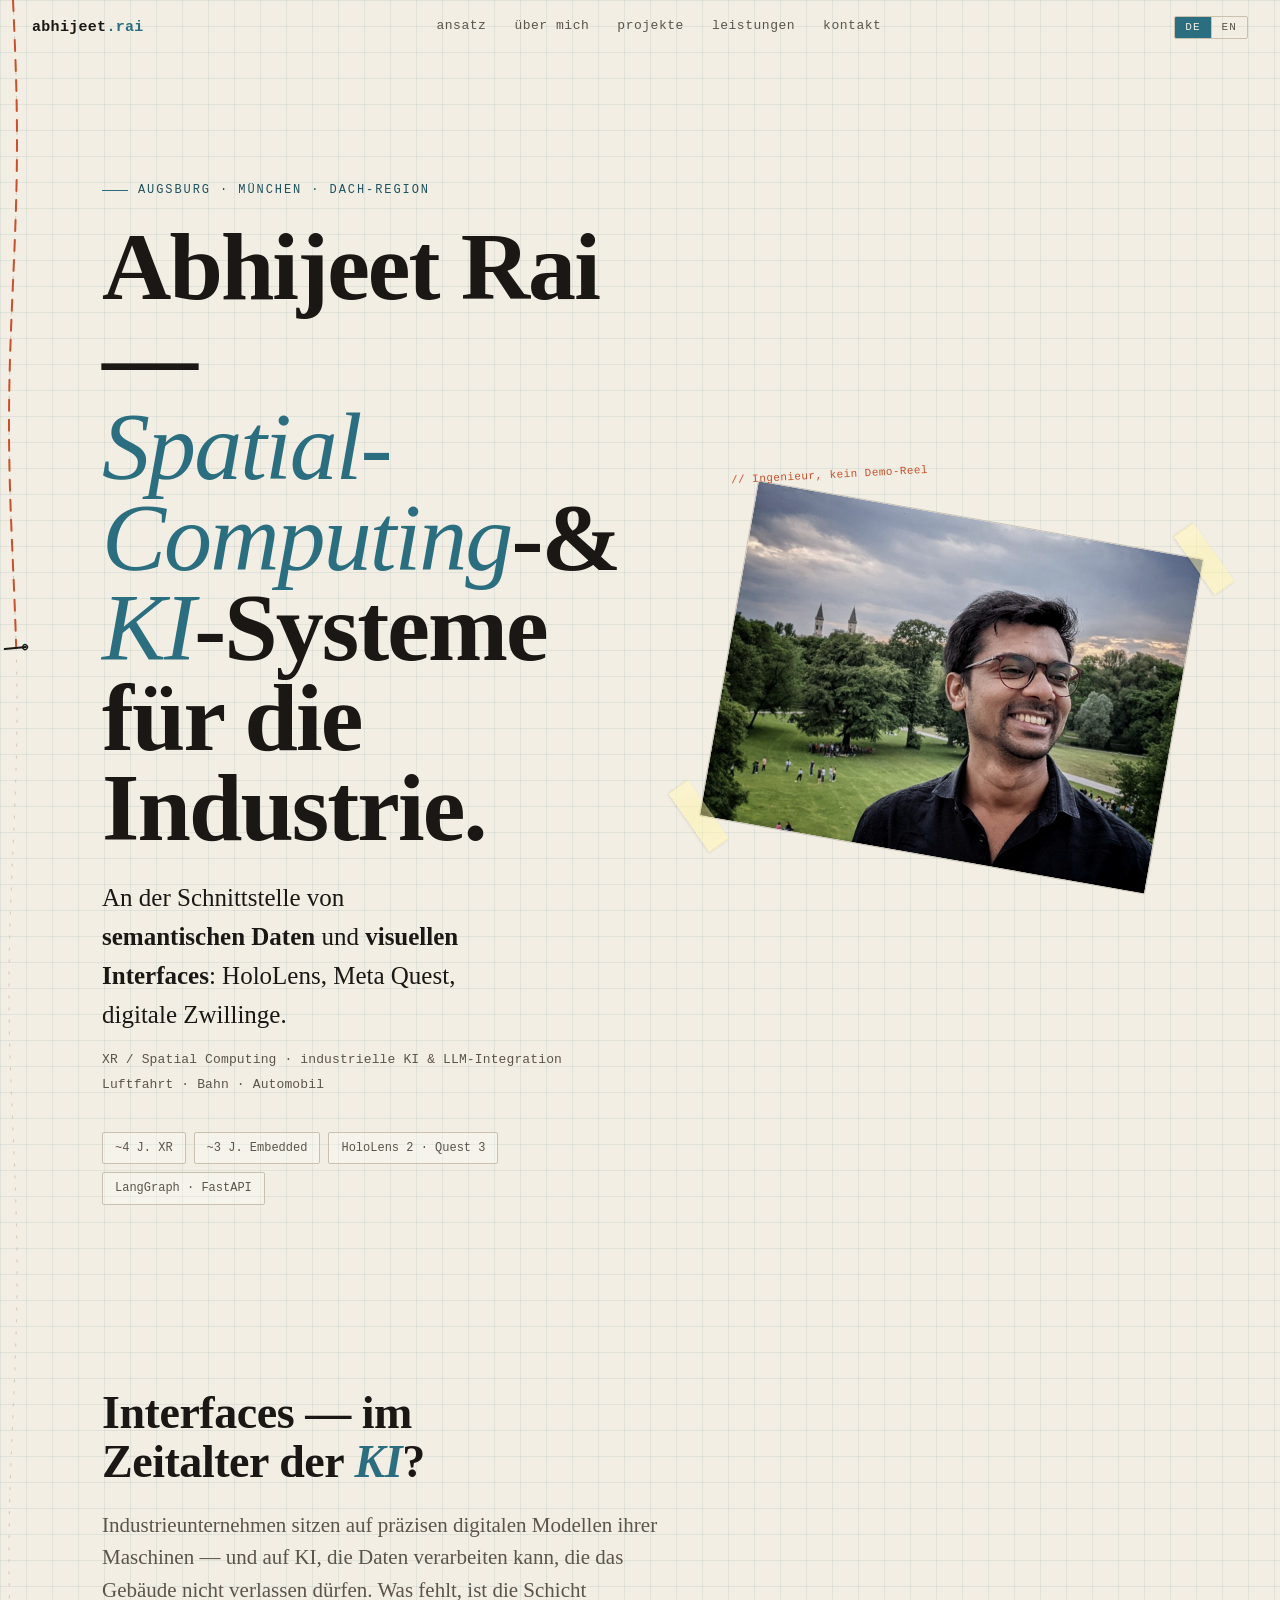
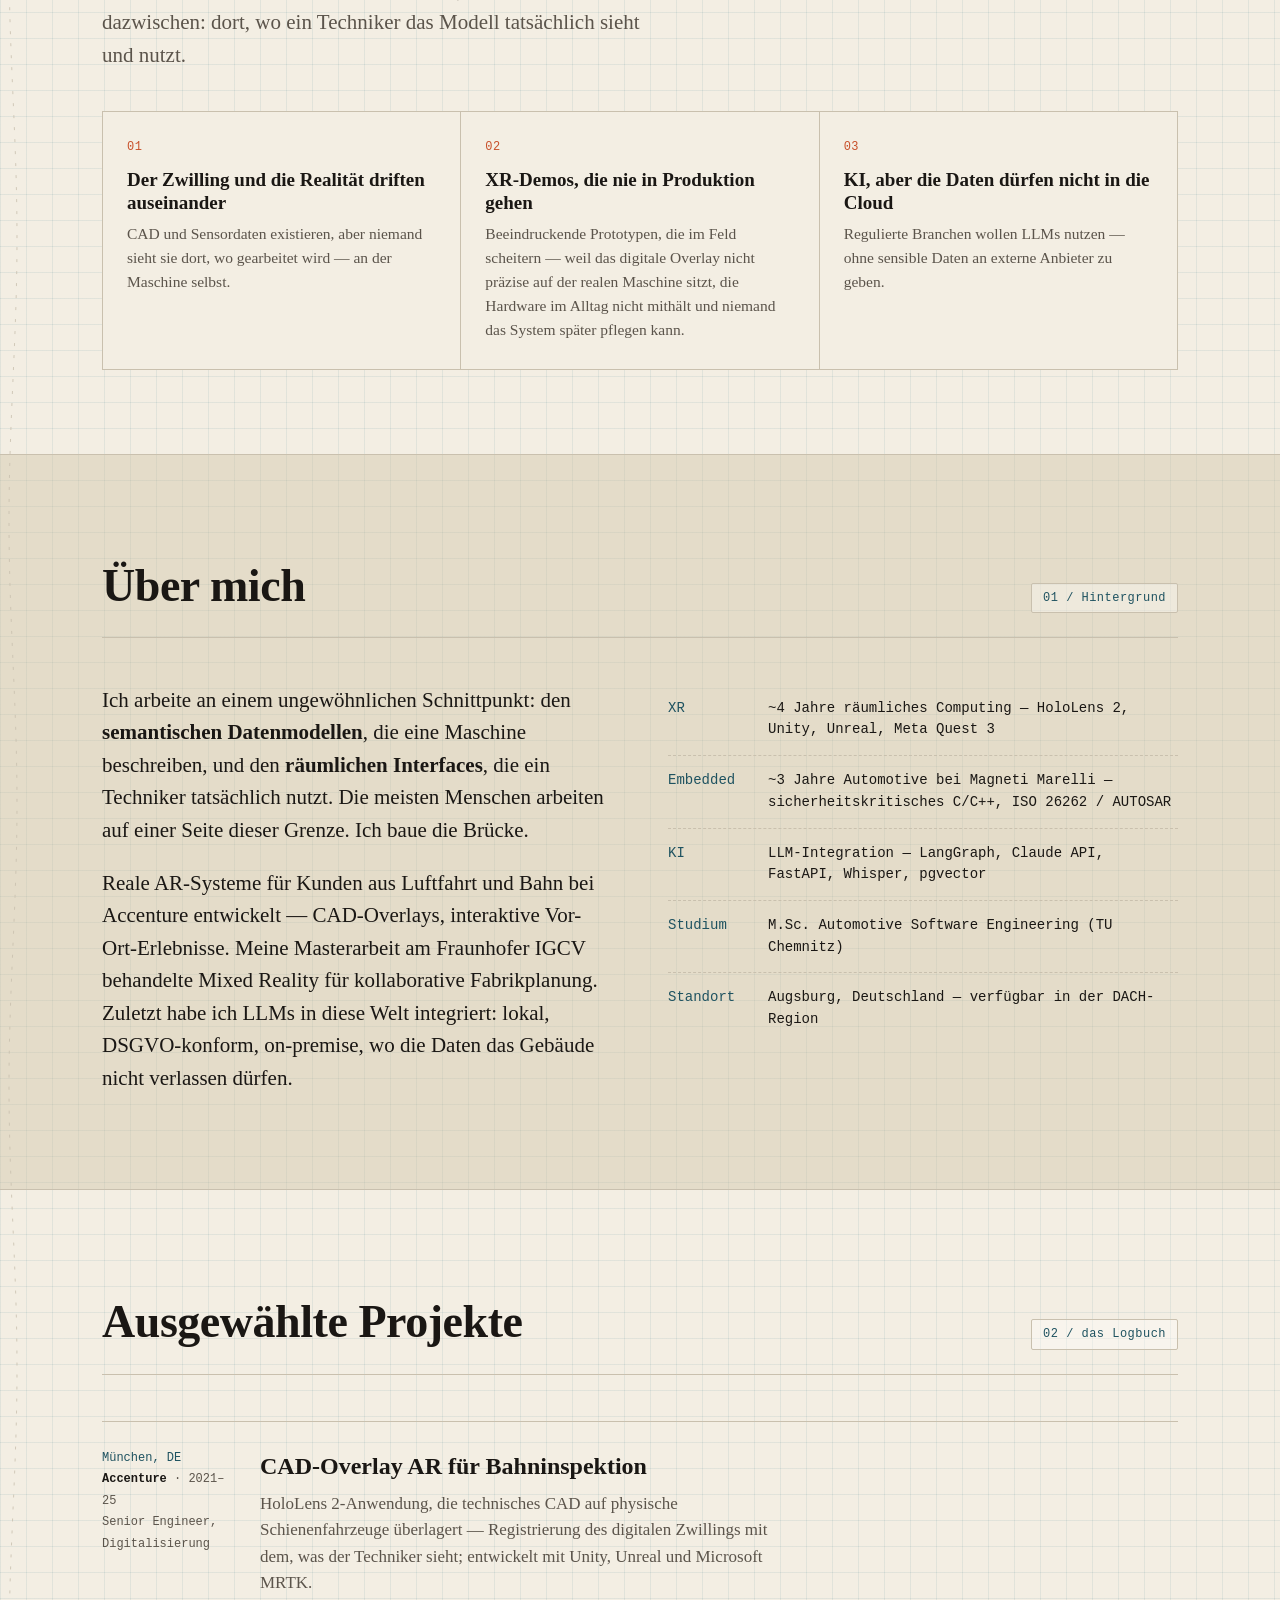
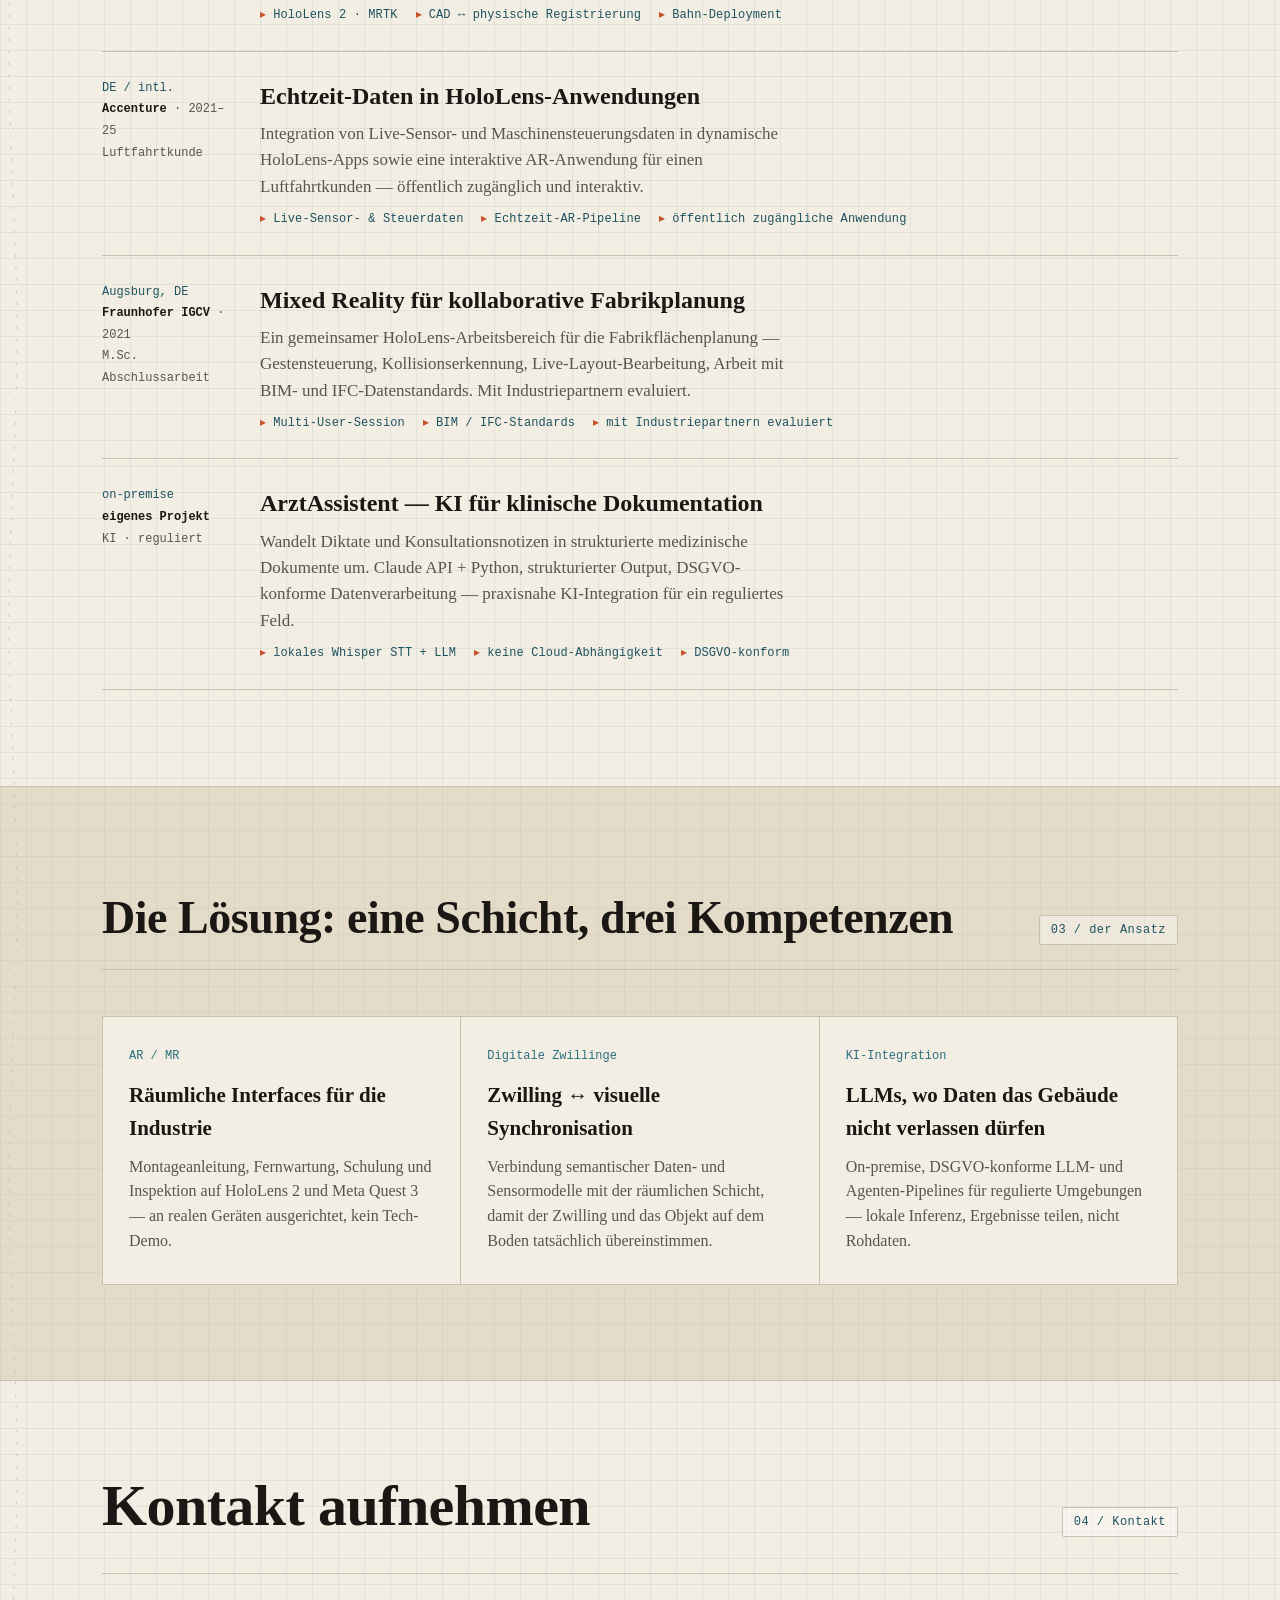
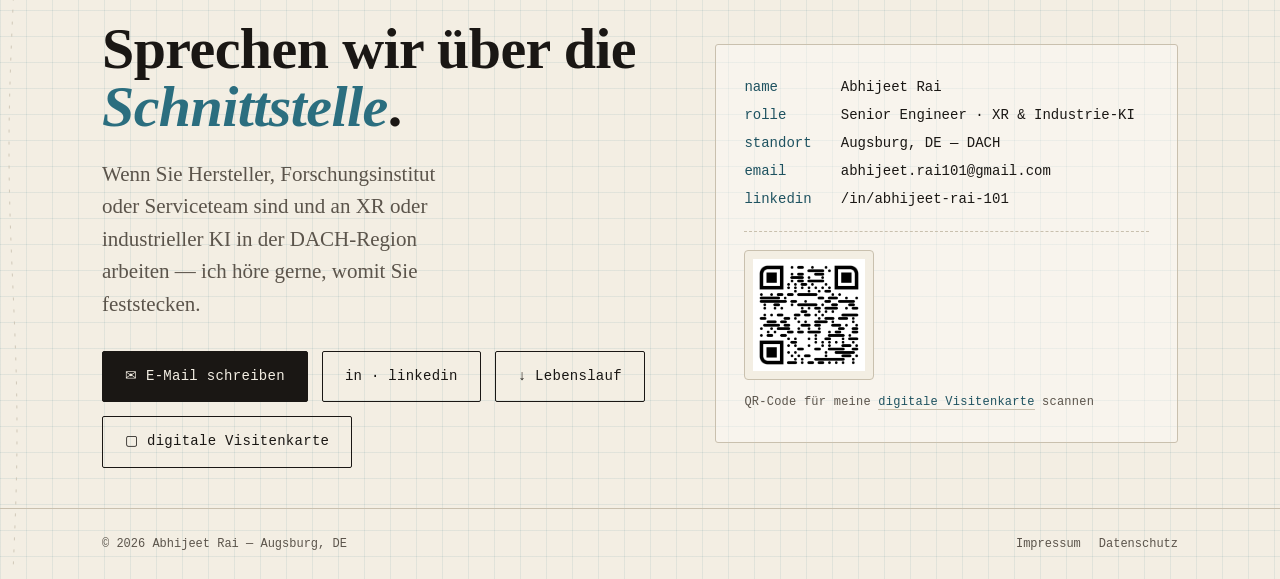
==== commit 2554177d: "Add the seam to the website" ====
--- a/index.html
+++ b/index.html
@@ -283,6 +283,30 @@
   .sec-head{flex-direction:column;align-items:flex-start;gap:12px;}
   .about-grid{gap:36px;}
   .about-grid p{font-size:19px;}
+}
+
+/* ───────────── Seam / running stitch (scroll-sewn thread) ───────────── */
+#seam{position:absolute;top:0;left:0;width:28px;pointer-events:none;z-index:1;}
+#seam svg{display:block;overflow:visible;}
+.seam-guide{stroke:var(--rule);stroke-width:1;fill:none;stroke-dasharray:3 9;opacity:.8;}
+.seam-thread{stroke:var(--orange);stroke-width:2;fill:none;stroke-dasharray:11 9;stroke-linecap:round;}
+.seam-x{stroke:var(--cyan);stroke-width:1.6;stroke-linecap:round;}
+.seam-needle{position:absolute;left:0;top:0;width:30px;height:30px;pointer-events:none;z-index:2;
+  transform:translate(-50%,-50%);will-change:top,left;transition:opacity .35s;}
+body.seam-done .seam-needle{opacity:0;}
+.seam-knot{position:absolute;transform:translate(-50%,-50%);width:30px;height:30px;padding:0;
+  border:none;background:none;cursor:pointer;pointer-events:auto;
+  opacity:0;transition:opacity .5s ease;z-index:3;}
+body.seam-done .seam-knot{opacity:1;}
+.seam-knot svg{width:100%;height:100%;display:block;}
+.seam-knot:hover .knot-core{fill:var(--cyan);}
+@keyframes knotPulse{0%,100%{transform:scale(1);}50%{transform:scale(1.28);}}
+body.seam-done .knot-core{animation:knotPulse 1.4s ease-in-out 3;transform-origin:center;transform-box:fill-box;}
+.seam-cap{position:absolute;left:24px;top:50%;transform:translateY(-50%);
+  font-family:var(--mono);font-size:11px;letter-spacing:.05em;color:var(--orange);white-space:nowrap;}
+@media(prefers-reduced-motion:reduce){
+  .seam-needle{display:none;}
+  .knot-core,body.seam-done .knot-core{animation:none;}
 }
 </style>
 </head>
@@ -557,6 +581,8 @@
     'card-k-role': 'Senior Engineer · XR &amp; Industrie-KI',
     'card-k-where-label': 'standort',
     'card-qr-cap': 'QR-Code für meine <a href="card.html">digitale Visitenkarte</a> scannen',
+    'seam-cap': '// Naht geschlossen ✓ — tippen: nach oben',
+    'seam-knot-title': 'Naht auftrennen — zurück nach oben',
   },
   en: {
     'page-title': 'Abhijeet Rai — XR, Digital Twins & AI for Industry',
@@ -634,6 +660,8 @@
     'card-k-role': 'Senior Engineer · XR &amp; Industrial AI',
     'card-k-where-label': 'where',
     'card-qr-cap': 'scan for my <a href="card.html">digital card</a>',
+    'seam-cap': '// seam closed ✓ — tap: back to top',
+    'seam-knot-title': 'Unpick the seam — back to top',
   }
 };
 
@@ -684,6 +712,153 @@
   if (x.isIntersecting) { x.target.classList.add('in'); io.unobserve(x.target); }
 }), { threshold: .12 });
 document.querySelectorAll('.reveal').forEach(el => io.observe(el));
+
+/* ── Seam: the page sews itself shut as you scroll ──
+   A basting guide line runs the page; an orange running stitch follows
+   your scroll, pins each section with a cross-stitch, and ties a knot
+   at #contact ("Sprechen wir über die Schnittstelle"). Tapping the knot
+   unpicks the seam back to the top. */
+(() => {
+  const NS = 'http://www.w3.org/2000/svg';
+  const reduce = matchMedia('(prefers-reduced-motion: reduce)').matches;
+  const X = 13, AMP = 4, WAVE = 90, SEG = 13;   // thread geometry
+  const xAt = y => X + AMP * Math.sin(y / WAVE);
+
+  // --- DOM scaffolding -----------------------------------------------
+  const holder = document.createElement('div');
+  holder.id = 'seam';
+  holder.setAttribute('aria-hidden', 'true');
+
+  const svg = document.createElementNS(NS, 'svg');
+  svg.setAttribute('width', '28');
+
+  const defs = document.createElementNS(NS, 'defs');
+  const mask = document.createElementNS(NS, 'mask');
+  mask.setAttribute('id', 'seamMask');
+  const mrect = document.createElementNS(NS, 'rect');
+  mrect.setAttribute('x', '-12'); mrect.setAttribute('y', '0');
+  mrect.setAttribute('width', '52'); mrect.setAttribute('height', '0');
+  mrect.setAttribute('fill', '#fff');
+  mask.appendChild(mrect); defs.appendChild(mask); svg.appendChild(defs);
+
+  const guide = document.createElementNS(NS, 'path');
+  guide.setAttribute('class', 'seam-guide');
+  svg.appendChild(guide);
+
+  const sewn = document.createElementNS(NS, 'g');       // revealed by mask
+  sewn.setAttribute('mask', 'url(#seamMask)');
+  const thread = document.createElementNS(NS, 'path');
+  thread.setAttribute('class', 'seam-thread');
+  sewn.appendChild(thread);
+  const crosses = document.createElementNS(NS, 'g');    // section pins
+  sewn.appendChild(crosses);
+  svg.appendChild(sewn);
+  holder.appendChild(svg);
+
+  // needle riding the stitch tip
+  const needle = document.createElement('div');
+  needle.className = 'seam-needle';
+  needle.innerHTML = '<svg viewBox="0 0 30 30" xmlns="http://www.w3.org/2000/svg">'
+    + '<line x1="7" y1="23" x2="22" y2="8" stroke="var(--ink)" stroke-width="2" stroke-linecap="round"/>'
+    + '<circle cx="21.4" cy="8.6" r="2.4" fill="none" stroke="var(--ink)" stroke-width="1.4"/></svg>';
+  holder.appendChild(needle);
+
+  // knot + caption (the payoff at the end of the seam)
+  const knot = document.createElement('button');
+  knot.className = 'seam-knot';
+  knot.setAttribute('tabindex', '-1');
+  knot.innerHTML = '<svg viewBox="0 0 30 30" xmlns="http://www.w3.org/2000/svg">'
+    + '<path d="M15 15 C 8 8, 5 16, 12 18 C 20 21, 24 12, 16 11 C 10 10, 9 20, 15 15" '
+    + 'fill="none" stroke="var(--orange)" stroke-width="1.8" stroke-linecap="round"/>'
+    + '<circle class="knot-core" cx="15" cy="15" r="4" fill="var(--orange)"/></svg>';
+  const cap = document.createElement('span');
+  cap.className = 'seam-cap';
+  cap.setAttribute('data-i18n', 'seam-cap');
+  knot.appendChild(cap);
+  knot.addEventListener('click', () => scrollTo({ top: 0, behavior: reduce ? 'auto' : 'smooth' }));
+  holder.appendChild(knot);
+
+  document.body.appendChild(holder);
+
+  // --- geometry -------------------------------------------------------
+  let H = 0, ticking = false;
+
+  function build() {
+    H = Math.max(document.documentElement.scrollHeight, document.body.scrollHeight);
+    svg.setAttribute('height', H);
+    svg.setAttribute('viewBox', '0 0 28 ' + H);
+
+    let d = 'M ' + xAt(0).toFixed(2) + ' 0';
+    for (let y = SEG; y <= H; y += SEG) d += ' L ' + xAt(y).toFixed(2) + ' ' + y;
+    guide.setAttribute('d', d);
+    thread.setAttribute('d', d);
+
+    // cross-stitch pins at each section boundary
+    while (crosses.firstChild) crosses.removeChild(crosses.firstChild);
+    document.querySelectorAll('main section, footer').forEach(sec => {
+      const y = Math.round(sec.getBoundingClientRect().top + scrollY);
+      if (y < 120 || y > H - 60) return;
+      const cx = xAt(y), r = 5;
+      [[-r,-r,r,r],[-r,r,r,-r]].forEach(p => {
+        const l = document.createElementNS(NS, 'line');
+        l.setAttribute('class', 'seam-x');
+        l.setAttribute('x1', cx + p[0]); l.setAttribute('y1', y + p[1]);
+        l.setAttribute('x2', cx + p[2]); l.setAttribute('y2', y + p[3]);
+        crosses.appendChild(l);
+      });
+    });
+
+    // knot sits just above the footer, at the end of the thread
+    const knotY = H - 96;
+    knot.style.left = xAt(knotY) + 'px';
+    knot.style.top = knotY + 'px';
+
+    // localized labels (kept in sync by setLang via data-i18n afterwards)
+    const l = document.documentElement.lang === 'en' ? 'en' : 'de';
+    cap.innerHTML = T[l]['seam-cap'];
+    knot.title = T[l]['seam-knot-title'];
+
+    draw();
+  }
+
+  function draw() {
+    const max = Math.max(1, H - innerHeight);
+    const p = Math.min(1, Math.max(0, scrollY / max));
+    const tip = reduce ? H : Math.min(H, scrollY + innerHeight * 0.72);
+    mrect.setAttribute('height', tip);
+
+    if (!reduce) {
+      const slope = (AMP / WAVE) * Math.cos(tip / WAVE);
+      const ang = 38 + slope * 60;
+      needle.style.left = xAt(tip) + 'px';
+      needle.style.top = Math.max(15, tip) + 'px';
+      needle.querySelector('svg').style.transform = 'rotate(' + ang.toFixed(1) + 'deg)';
+    }
+
+    document.body.classList.toggle('seam-done', reduce || p >= 0.985);
+  }
+
+  addEventListener('scroll', () => {
+    if (ticking) return;
+    ticking = true;
+    requestAnimationFrame(() => { draw(); ticking = false; });
+  }, { passive: true });
+
+  // rebuild whenever the document height changes (resize, lang switch, images)
+  if ('ResizeObserver' in window) {
+    let t;
+    new ResizeObserver(() => { clearTimeout(t); t = setTimeout(build, 120); }).observe(document.body);
+  } else {
+    addEventListener('resize', () => setTimeout(build, 150));
+  }
+  document.querySelectorAll('.lang-btn').forEach(b => b.addEventListener('click', () => {
+    const l = b.dataset.lang === 'en' ? 'en' : 'de';
+    knot.title = T[l]['seam-knot-title'];
+  }));
+
+  addEventListener('load', build);
+  build();
+})();
 </script>
 </body>
 </html>
